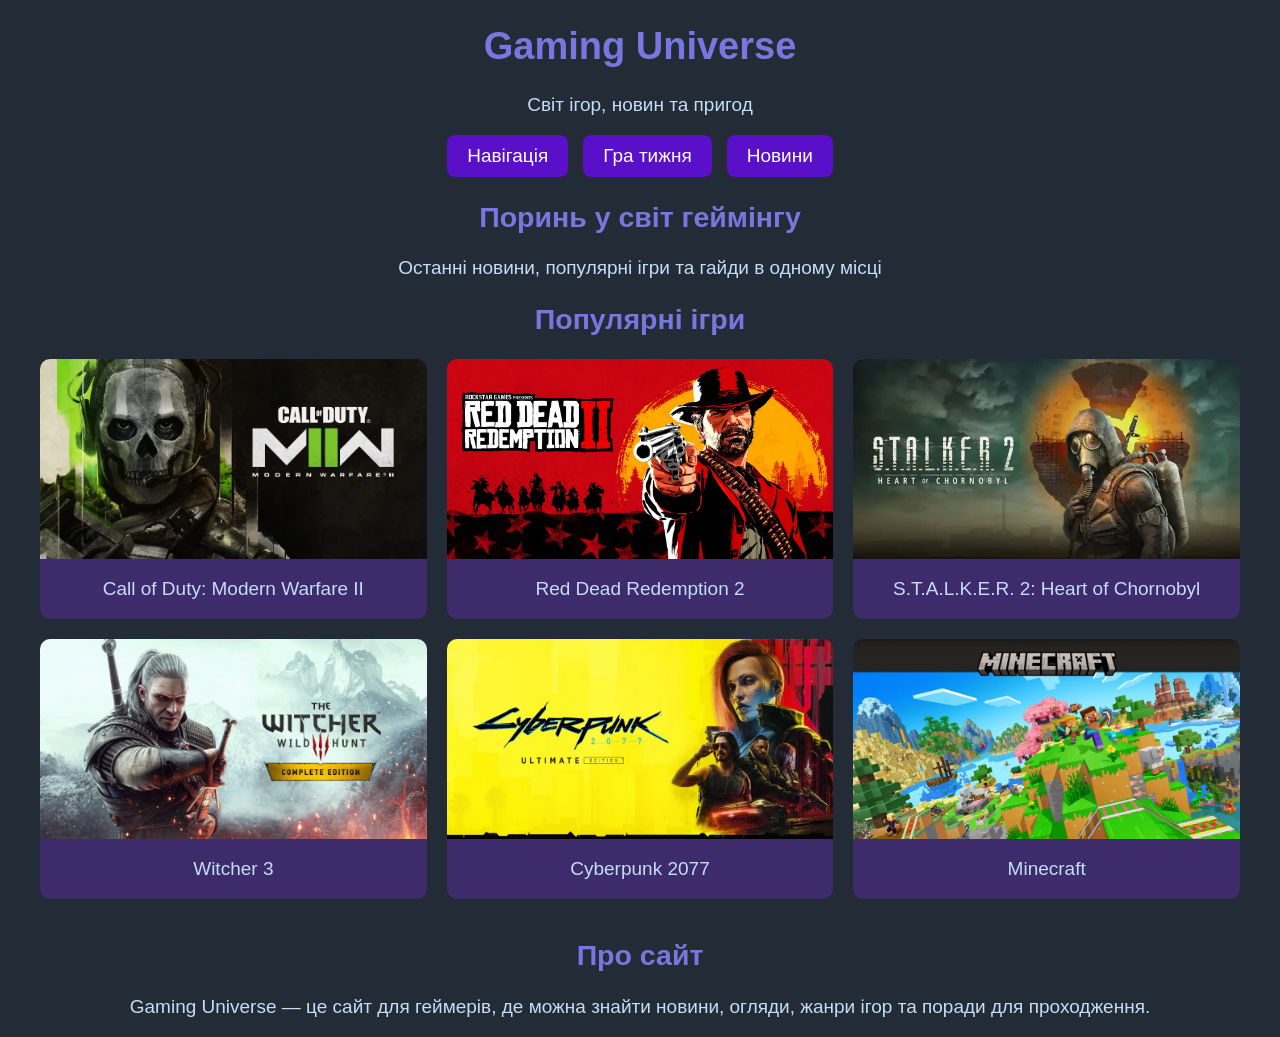
==== index.html @ ca1849dd "Add files via upload" ====
<!DOCTYPE html>
<html lang="uk">
<head>
    <meta charset="UTF-8">
    <meta name="viewport" content="width=device-width, initial-scale=1.0">
    <title>Gaming Universe</title>
  <link rel="stylesheet" href="style.css">
</head>
<body>

<header class="hero">
  <h1>Gaming Universe</h1>
  <p>Світ ігор, новин та пригод</p>
</header>

<main>
  
  <section class="center">
    <a class="btn" href="nav.html">Навігація</a>
    <a class="btn" href="week.html">Гра тижня</a>
    <a class="btn" href="news.html">Новини</a>
  </section>

  <section class="banner">
    <h2>Поринь у світ геймінгу</h2>
    <p>Останні новини, популярні ігри та гайди в одному місці</p>
  </section>

  <section>
  <h2>Популярні ігри</h2>

  <div class="games">

  <div class="gamecard">
    <img src="./images/cod.webp" alt="Call of Duty Modern Warfare II">
    <p>Call of Duty: Modern Warfare II</p>
  </div>

  <div class="gamecard">
    <img src="./images/rdr2.webp" alt="Red Dead Redemption 2">
    <p>Red Dead Redemption 2</p>
  </div>

  <div class="gamecard">
    <img src="./images/stalker.webp" alt="STALKER 2 Heart of Chornobyl">
    <p>S.T.A.L.K.E.R. 2: Heart of Chornobyl</p>
  </div>

  <div class="gamecard">
    <img src="./images/witcher.webp" alt="The Witcher 3 Wild Hunt">
    <p>Witcher 3</p>
  </div>

  <div class="gamecard">
    <img src="./images/cyberpunk2077.webp" alt="Cyberpunk 2077">
    <p>Cyberpunk 2077</p>
  </div>

  <div class="gamecard">
    <img src="./images/minecraft.webp" alt="Minecraft game">
    <p>Minecraft</p>
  </div>

</div>
  </div>
</section>
  <section class="about">
    <h2>Про сайт</h2>
    <p>
      Gaming Universe — це сайт для геймерів, де можна знайти новини,
      огляди, жанри ігор та поради для проходження.
    </p>
  </section>

</main>
</body>
</html>
---- style.css ----
body {
  font-size: 19px;
  text-align: center;
  font-family: Arial, sans-serif;
  background: #232B36;
  color: #C4DEF8;
}

h1, h2 {
  color: #7777DF;
}

nav {
  display: flex;
  justify-content: center;
  gap: 20px;
  background: #3D2B6C;
  padding: 10px;
}

nav a {
  color: #deeeff;
  text-decoration: none;
}

img {
  width: 100%;
  height: auto;
  display: block;
}

.games {
  display: grid;
  grid-template-columns: repeat(3, 1fr);
  gap: 20px;
  max-width: 1200px;
  margin: 0 auto 40px;
}

.gamecard {
  background: #3D2B6C;
  border-radius: 10px;
  overflow: hidden;
}

.gamecard img {
  width: 100%;
  height: 200px;
  object-fit: cover;
}

.center {
  display: flex;
  justify-content: center;
  gap: 15px;
  flex-wrap: wrap;
}

.btn {
  background: #5a0fc8;
  color: #ffffff;
  padding: 10px 20px;
  border-radius: 8px;
  text-decoration: none;
  transition: 0.3s;
}

.btn:hover {
  background: #ffffff;
  color: #5a0fc8;
  transform: translateY(-3px);
}
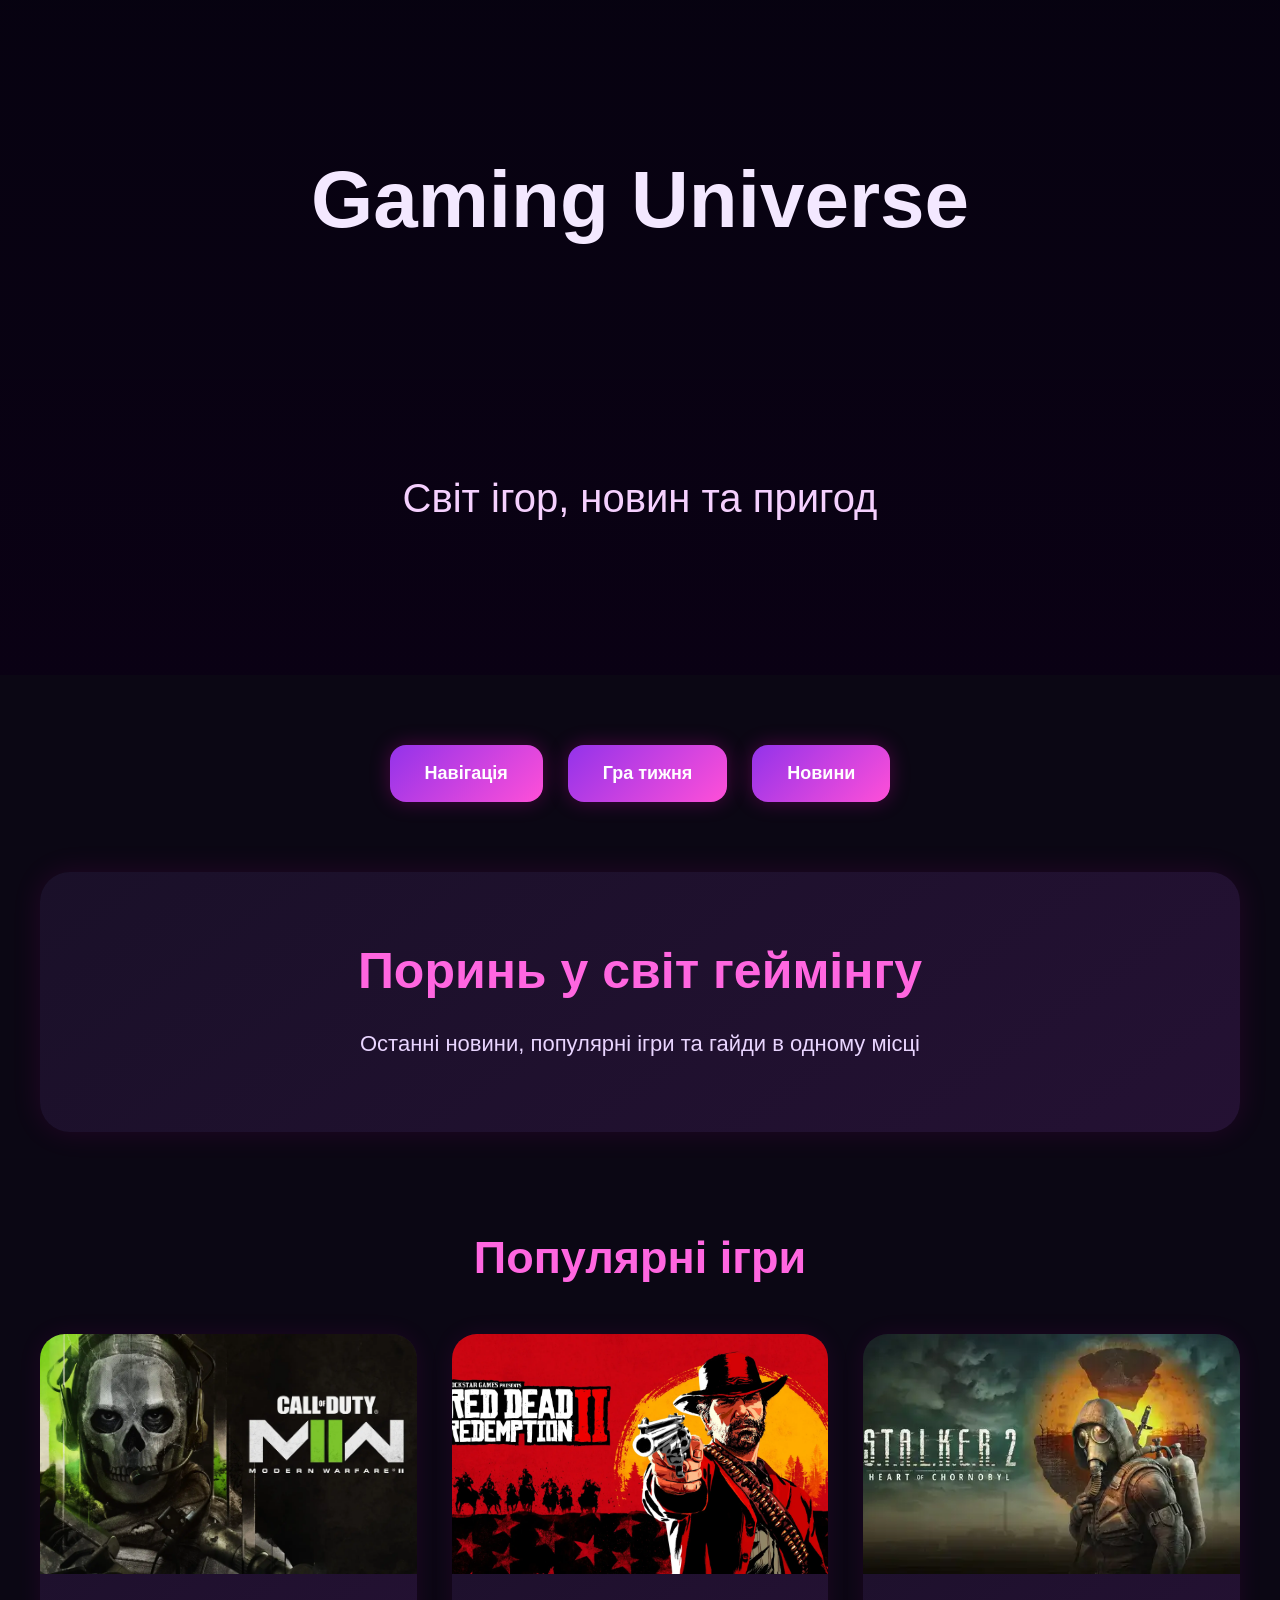
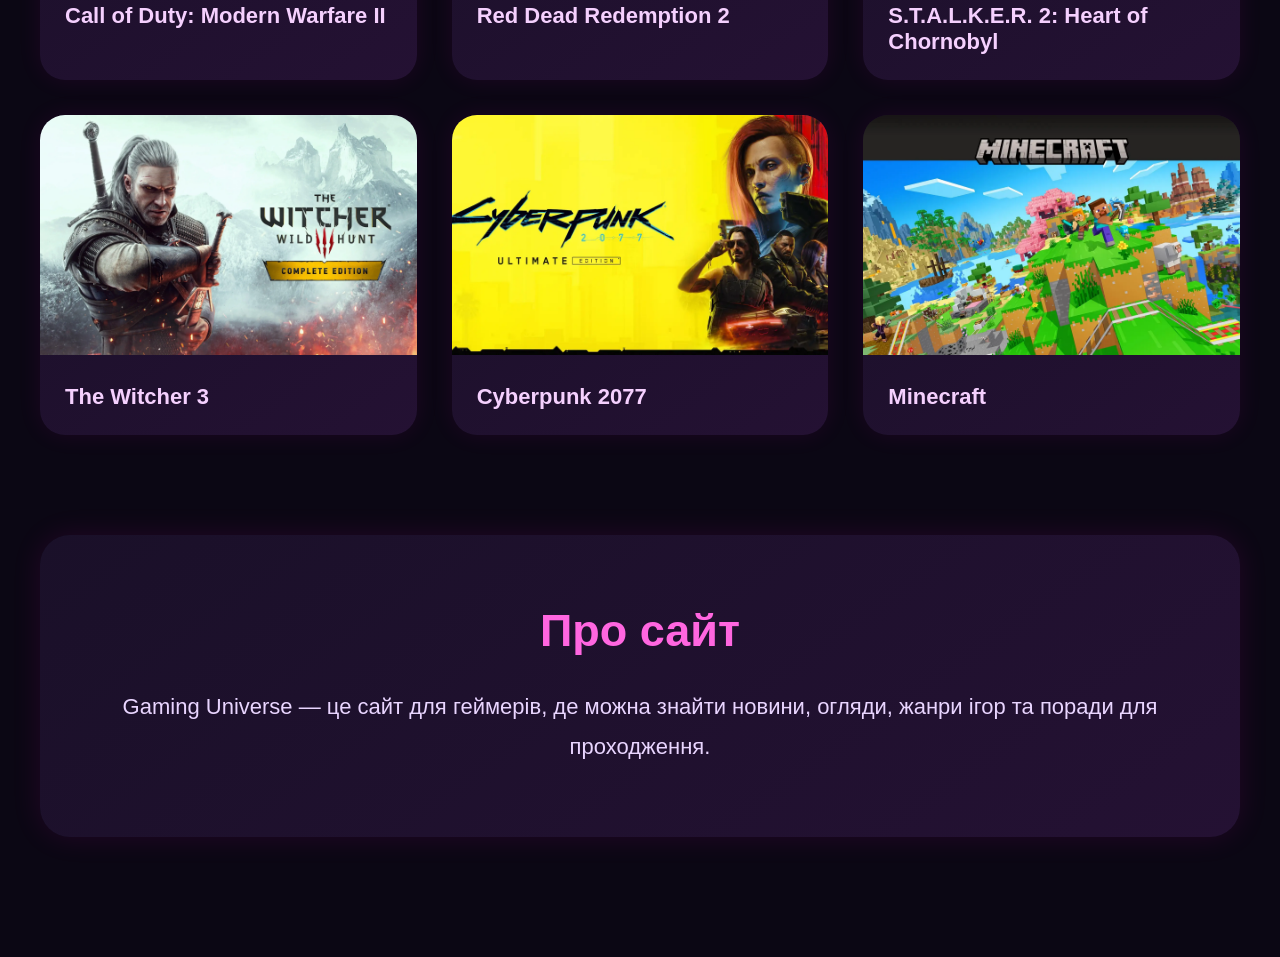
==== commit a82ad226: "Add files via upload" ====
--- a/index.html
+++ b/index.html
@@ -48,7 +48,7 @@
 
   <div class="gamecard">
     <img src="./images/witcher.webp" alt="The Witcher 3 Wild Hunt">
-    <p>Witcher 3</p>
+    <p>The Witcher 3</p>
   </div>
 
   <div class="gamecard">
--- a/style.css
+++ b/style.css
@@ -1,72 +1,255 @@
+/* ===== ОСНОВА ===== */
+
+* {
+  margin: 0;
+  padding: 0;
+  box-sizing: border-box;
+  font-family: Arial, sans-serif;
+}
+
 body {
-  font-size: 19px;
-  text-align: center;
-  font-family: Arial, sans-serif;
-  background: #232B36;
-  color: #C4DEF8;
-}
-
-h1, h2 {
-  color: #7777DF;
-}
-
-nav {
+  background: #0b0714;
+  color: #f3e8ff;
+  overflow-x: hidden;
+}
+
+.hero {
+  height: 75vh;
+
   display: flex;
+  flex-direction: column;
+  align-items: center;
   justify-content: center;
-  gap: 20px;
-  background: #3D2B6C;
-  padding: 10px;
-}
-
-nav a {
-  color: #deeeff;
-  text-decoration: none;
-}
-
-img {
-  width: 100%;
-  height: auto;
-  display: block;
-}
-
-.games {
-  display: grid;
-  grid-template-columns: repeat(3, 1fr);
-  gap: 20px;
-  max-width: 1200px;
-  margin: 0 auto 40px;
-}
-
-.gamecard {
-  background: #3D2B6C;
-  border-radius: 10px;
-  overflow: hidden;
-}
-
-.gamecard img {
-  width: 100%;
-  height: 200px;
-  object-fit: cover;
-}
+
+  text-align: center;
+
+  background:
+    linear-gradient(rgba(5,0,15,0.7), rgba(10,0,20,0.85)),
+    url("./images/hero.webp");
+
+  background-size: cover;
+  background-position: center;
+}
+
+.hero h1 {
+  font-size: 80px;
+  text-decoration-color: #993aff;
+  margin-bottom: 230px;
+}
+
+.hero p {
+  font-size: 40px;
+
+  color: #f5d0fe;
+}
+
 
 .center {
   display: flex;
   justify-content: center;
-  gap: 15px;
+  gap: 25px;
   flex-wrap: wrap;
+
+  padding: 70px 20px;
 }
 
 .btn {
-  background: #5a0fc8;
-  color: #ffffff;
-  padding: 10px 20px;
-  border-radius: 8px;
+  padding: 18px 35px;
+
+  border-radius: 16px;
+
   text-decoration: none;
+
+  color: white;
+  font-weight: bold;
+  font-size: 18px;
+
+  background: linear-gradient(135deg, #9333ea, #ff4fd8);
+
+  box-shadow:
+    0 0 20px rgba(255, 0, 200, 0.25);
+
   transition: 0.3s;
 }
 
 .btn:hover {
-  background: #ffffff;
-  color: #5a0fc8;
-  transform: translateY(-3px);
+  transform: translateY(-8px) scale(1.05);
+
+  box-shadow:
+    0 0 20px #ff4fd8,
+    0 0 40px rgba(147, 51, 234, 0.5);
+}
+
+
+.banner {
+  margin: 0 auto 100px;
+
+  max-width: 1200px;
+
+  padding: 70px 40px;
+
+  text-align: center;
+
+  background:
+    linear-gradient(145deg, #1a1029, #241133);
+
+  border-radius: 30px;
+
+  box-shadow:
+    0 0 30px rgba(255, 0, 200, 0.1);
+}
+
+.banner h2 {
+  font-size: 50px;
+  margin-bottom: 25px;
+
+  color: #ff66e0;
+}
+
+.banner p {
+  font-size: 22px;
+  line-height: 1.7;
+  color: #e9d5ff;
+}
+
+
+section h2 {
+  text-align: center;
+  font-size: 45px;
+
+  margin-bottom: 50px;
+
+  color: #ff66e0;
+}
+
+.games {
+  display: grid;
+
+  grid-template-columns: repeat(auto-fit, minmax(320px, 1fr));
+
+  gap: 35px;
+
+  max-width: 1500px;
+
+  margin: auto;
+
+  padding: 0 40px 100px;
+}
+
+
+.gamecard {
+  background:
+    linear-gradient(145deg, #1a1029, #241133);
+
+  border-radius: 25px;
+
+  overflow: hidden;
+
+  transition: 0.35s;
+
+  box-shadow:
+    0 0 25px rgba(255, 0, 200, 0.08);
+}
+
+.gamecard:hover {
+
+  transform: scale(1.05);
+
+  box-shadow:
+    0 0 25px rgba(255, 0, 200, 0.25),
+    0 0 50px rgba(147, 51, 234, 0.25);
+}
+
+.gamecard img {
+  width: 100%;
+  height: 240px;
+
+  object-fit: cover;
+}
+
+.gamecard p {
+  padding: 25px;
+
+  font-size: 22px;
+  font-weight: bold;
+
+  color: #f5d0fe;
+}
+
+
+.about {
+  max-width: 1200px;
+
+  margin: 0 auto 120px;
+
+  padding: 70px 40px;
+
+  text-align: center;
+
+  background:
+    linear-gradient(145deg, #1a1029, #241133);
+
+  border-radius: 30px;
+
+  box-shadow:
+    0 0 30px rgba(255, 0, 200, 0.1);
+}
+
+.about h2 {
+  margin-bottom: 30px;
+}
+
+.about p {
+  font-size: 22px;
+  line-height: 1.8;
+  color: #e9d5ff;
+}
+
+
+@media (max-width: 900px) {
+
+  .hero h1 {
+    font-size: 50px;
+  }
+
+  .hero p {
+    font-size: 18px;
+  }
+
+  .banner h2,
+  section h2 {
+    font-size: 34px;
+  }
+
+}
+
+.games {
+  display: grid;
+
+  grid-template-columns: repeat(3, 1fr);
+
+  gap: 35px;
+
+  max-width: 1500px;
+
+  margin: auto;
+
+  padding: 0 40px 100px;
+}
+
+@media (max-width: 1000px) {
+
+  .games {
+    grid-template-columns: repeat(2, 1fr);
+  }
+
+}
+
+
+@media (max-width: 700px) {
+
+  .games {
+    grid-template-columns: 1fr;
+  }
+
 }
